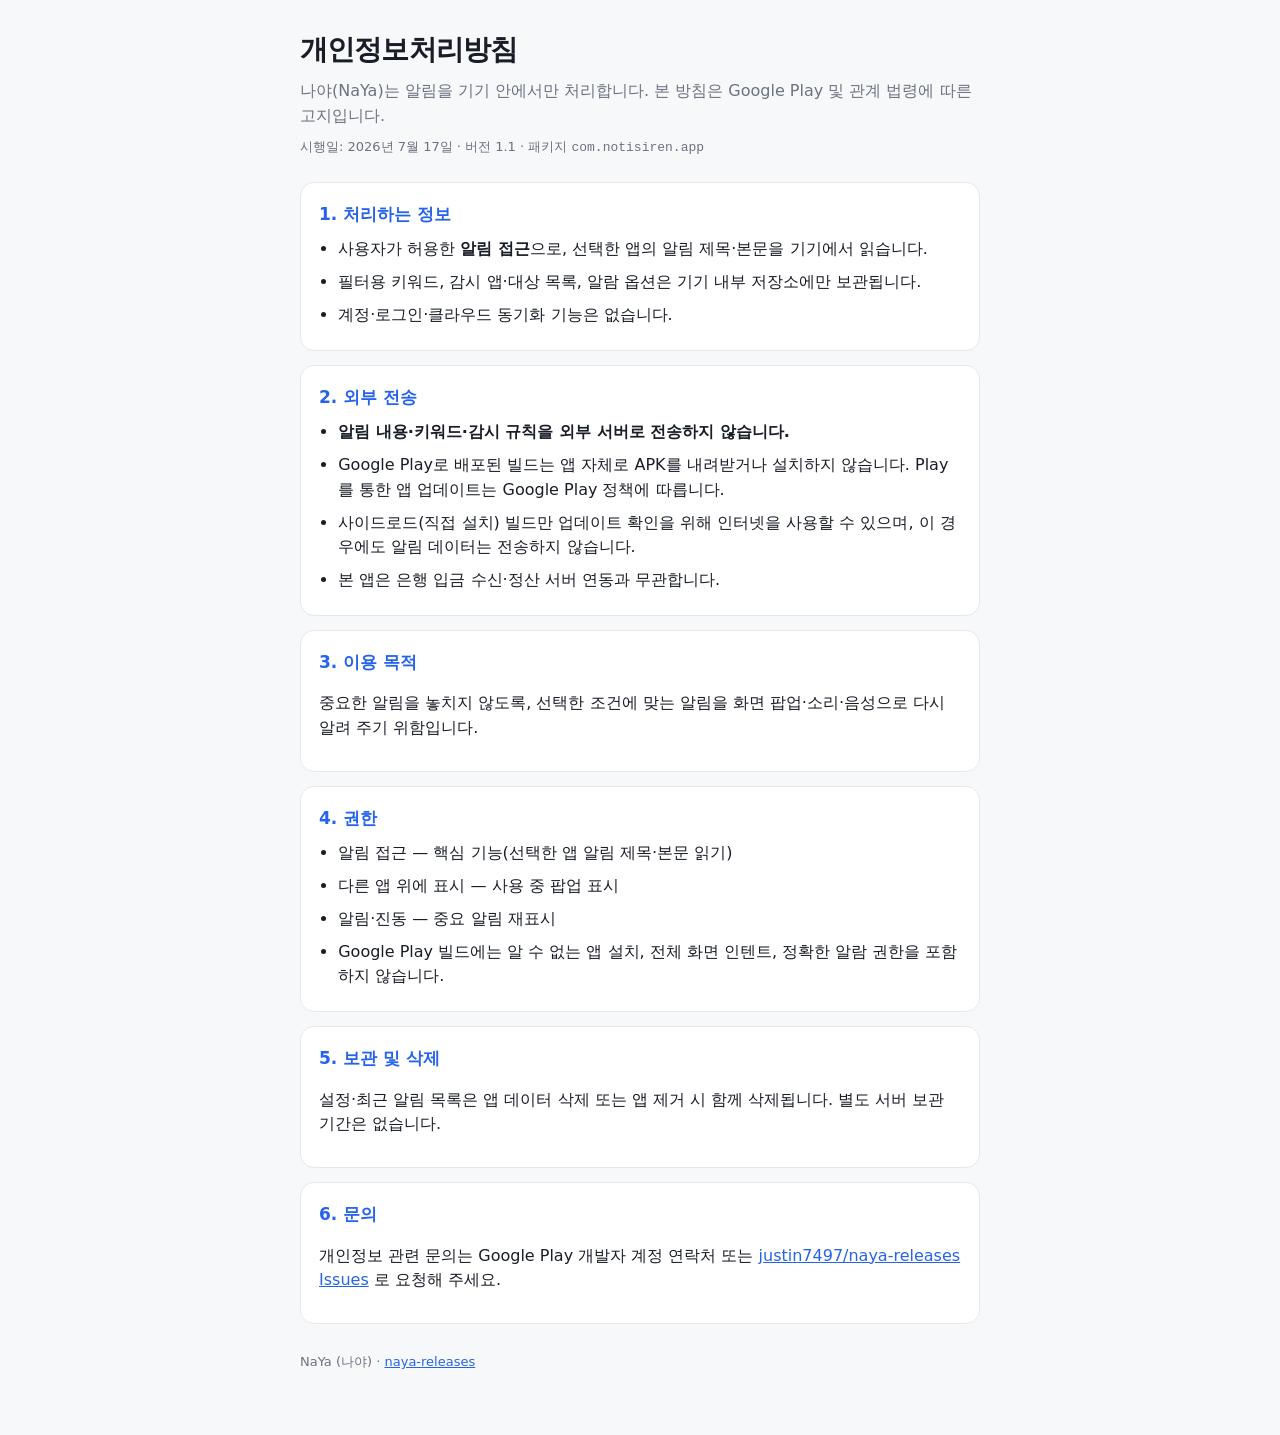
==== privacy.html @ 24447bff "docs: add public privacy policy for Play" ====
<!DOCTYPE html>
<html lang="ko">
<head>
  <meta charset="UTF-8" />
  <meta name="viewport" content="width=device-width, initial-scale=1" />
  <title>개인정보처리방침 · 나야 (NaYa)</title>
  <style>
    :root {
      --bg: #f7f8fa;
      --text: #191d26;
      --muted: #6b7280;
      --primary: #2563eb;
      --line: #e5e7eb;
      --card: #fff;
    }
    * { box-sizing: border-box; }
    body {
      margin: 0;
      font-family: "Apple SD Gothic Neo", "Malgun Gothic", "Noto Sans KR", system-ui, sans-serif;
      background: var(--bg);
      color: var(--text);
      line-height: 1.55;
    }
    .wrap {
      max-width: 720px;
      margin: 0 auto;
      padding: 28px 20px 64px;
    }
    h1 {
      margin: 0 0 8px;
      font-size: 28px;
      letter-spacing: -0.03em;
    }
    .lead { color: var(--muted); margin: 0 0 8px; }
    .meta { color: var(--muted); font-size: 13px; margin: 0 0 24px; }
    .card {
      background: var(--card);
      border: 1px solid var(--line);
      border-radius: 14px;
      padding: 18px 18px 14px;
      margin: 0 0 14px;
    }
    h2 {
      margin: 0 0 10px;
      font-size: 17px;
      color: var(--primary);
    }
    ul { margin: 0; padding-left: 1.2em; }
    li { margin: 0 0 8px; }
    a { color: var(--primary); }
    footer {
      margin-top: 28px;
      font-size: 13px;
      color: var(--muted);
    }
  </style>
</head>
<body>
  <main class="wrap">
    <h1>개인정보처리방침</h1>
    <p class="lead">나야(NaYa)는 알림을 기기 안에서만 처리합니다. 본 방침은 Google Play 및 관계 법령에 따른 고지입니다.</p>
    <p class="meta">시행일: 2026년 7월 17일 · 버전 1.1 · 패키지 <code>com.notisiren.app</code></p>

    <section class="card">
      <h2>1. 처리하는 정보</h2>
      <ul>
        <li>사용자가 허용한 <strong>알림 접근</strong>으로, 선택한 앱의 알림 제목·본문을 기기에서 읽습니다.</li>
        <li>필터용 키워드, 감시 앱·대상 목록, 알람 옵션은 기기 내부 저장소에만 보관됩니다.</li>
        <li>계정·로그인·클라우드 동기화 기능은 없습니다.</li>
      </ul>
    </section>

    <section class="card">
      <h2>2. 외부 전송</h2>
      <ul>
        <li><strong>알림 내용·키워드·감시 규칙을 외부 서버로 전송하지 않습니다.</strong></li>
        <li>Google Play로 배포된 빌드는 앱 자체로 APK를 내려받거나 설치하지 않습니다. Play를 통한 앱 업데이트는 Google Play 정책에 따릅니다.</li>
        <li>사이드로드(직접 설치) 빌드만 업데이트 확인을 위해 인터넷을 사용할 수 있으며, 이 경우에도 알림 데이터는 전송하지 않습니다.</li>
        <li>본 앱은 은행 입금 수신·정산 서버 연동과 무관합니다.</li>
      </ul>
    </section>

    <section class="card">
      <h2>3. 이용 목적</h2>
      <p>중요한 알림을 놓치지 않도록, 선택한 조건에 맞는 알림을 화면 팝업·소리·음성으로 다시 알려 주기 위함입니다.</p>
    </section>

    <section class="card">
      <h2>4. 권한</h2>
      <ul>
        <li>알림 접근 — 핵심 기능(선택한 앱 알림 제목·본문 읽기)</li>
        <li>다른 앱 위에 표시 — 사용 중 팝업 표시</li>
        <li>알림·진동 — 중요 알림 재표시</li>
        <li>Google Play 빌드에는 알 수 없는 앱 설치, 전체 화면 인텐트, 정확한 알람 권한을 포함하지 않습니다.</li>
      </ul>
    </section>

    <section class="card">
      <h2>5. 보관 및 삭제</h2>
      <p>설정·최근 알림 목록은 앱 데이터 삭제 또는 앱 제거 시 함께 삭제됩니다. 별도 서버 보관 기간은 없습니다.</p>
    </section>

    <section class="card">
      <h2>6. 문의</h2>
      <p>
        개인정보 관련 문의는 Google Play 개발자 계정 연락처 또는
        <a href="https://github.com/justin7497/naya-releases/issues">justin7497/naya-releases Issues</a>
        로 요청해 주세요.
      </p>
    </section>

    <footer>
      NaYa (나야) · <a href="https://github.com/justin7497/naya-releases">naya-releases</a>
    </footer>
  </main>
</body>
</html>
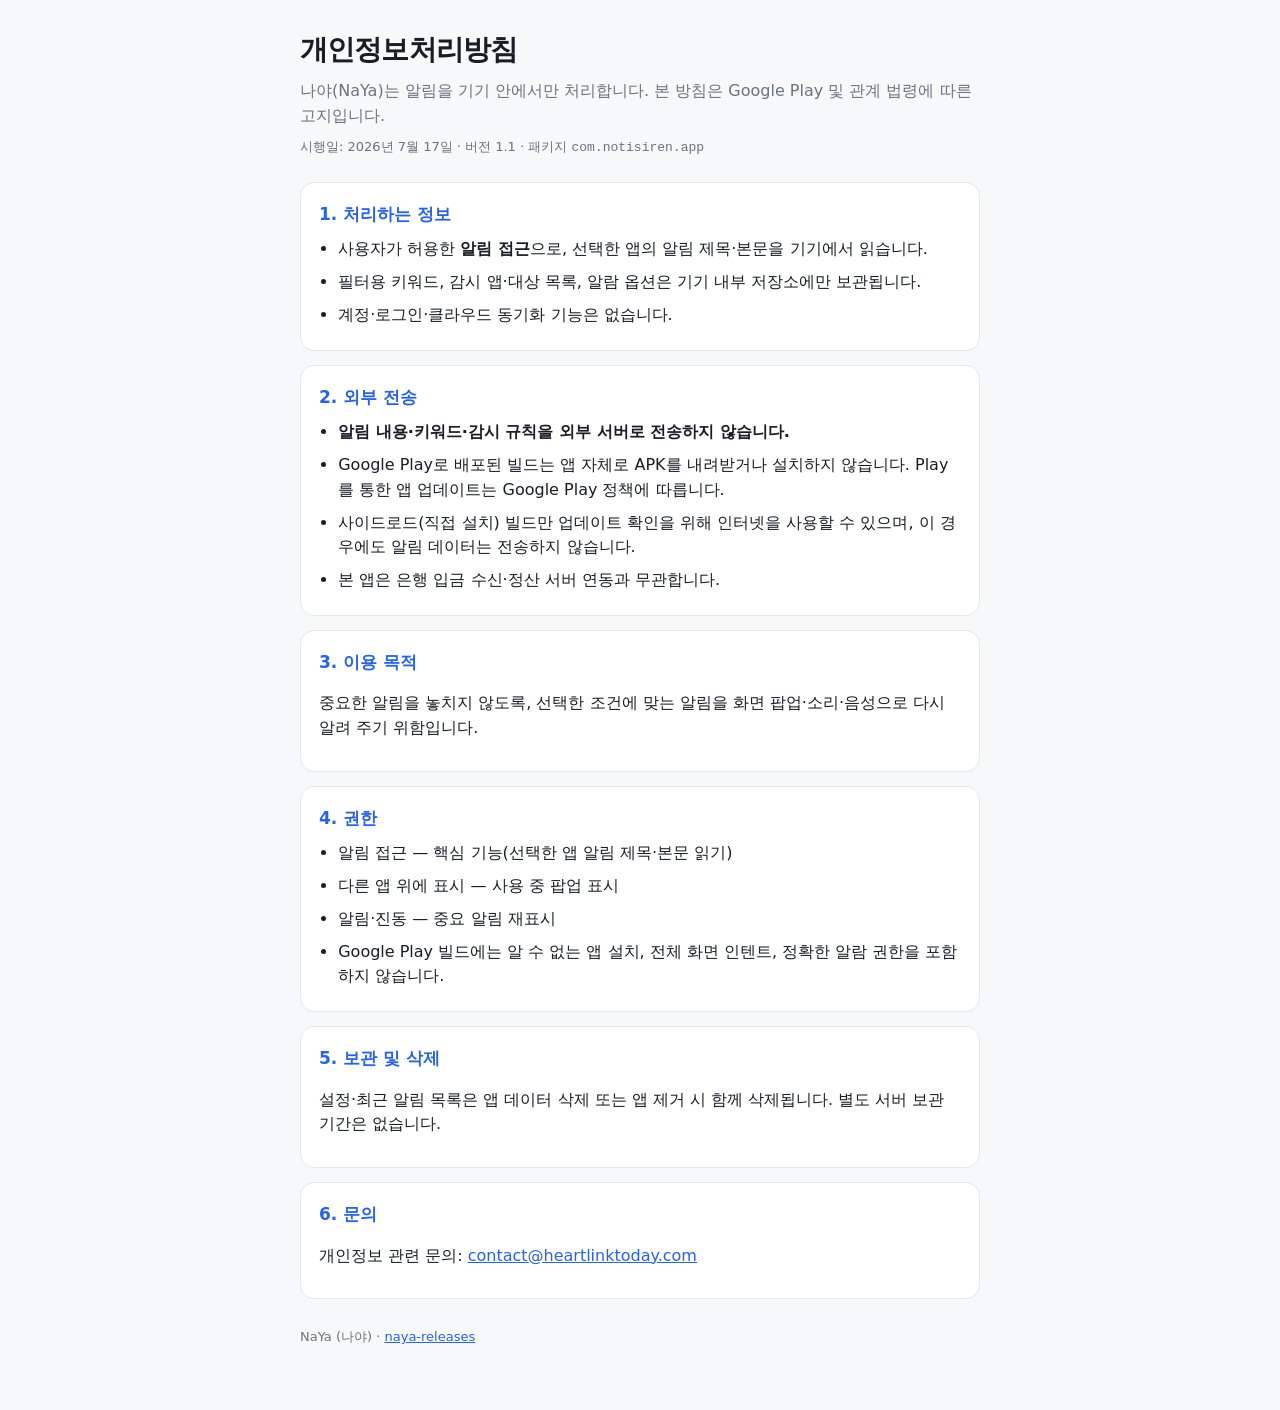
==== commit 66572700: "docs: privacy contact email" ====
--- a/privacy.html
+++ b/privacy.html
@@ -103,9 +103,8 @@
     <section class="card">
       <h2>6. 문의</h2>
       <p>
-        개인정보 관련 문의는 Google Play 개발자 계정 연락처 또는
-        <a href="https://github.com/justin7497/naya-releases/issues">justin7497/naya-releases Issues</a>
-        로 요청해 주세요.
+        개인정보 관련 문의:
+        <a href="mailto:contact@heartlinktoday.com">contact@heartlinktoday.com</a>
       </p>
     </section>
 
